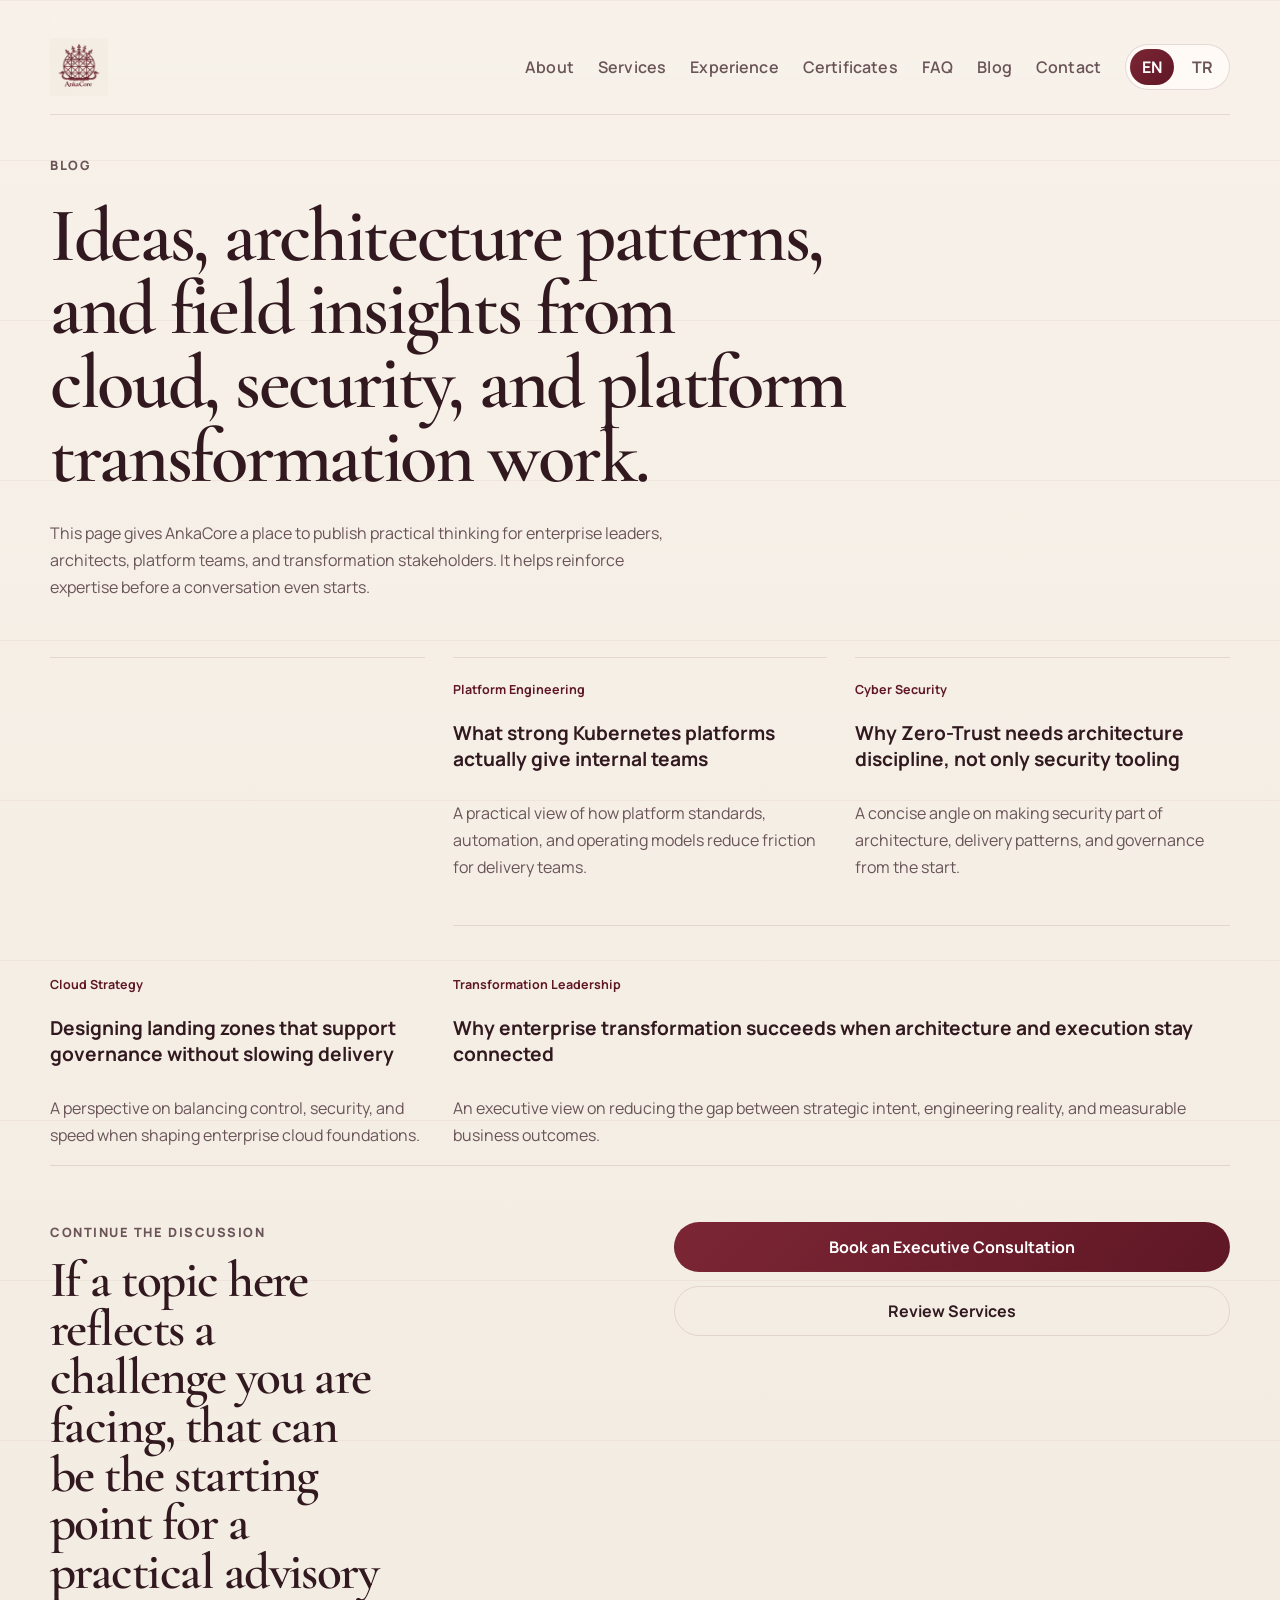
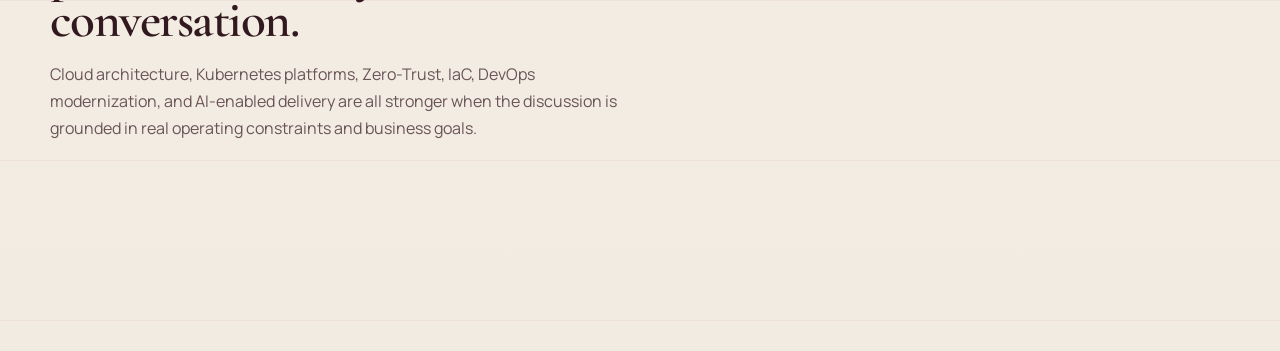
==== blog.html @ f9ff6466 "feat: add blog page and integrate navigation links across the site" ====
<!DOCTYPE html>
<html lang="en">
<head>
  <meta charset="UTF-8">
  <meta name="viewport" content="width=device-width, initial-scale=1.0">
  <title>AnkaCore Blog</title>
  <meta
    name="description"
    content="Insights from AnkaCore on cloud architecture, cyber security, Kubernetes, DevOps, platform engineering, and enterprise transformation."
  >
  <link rel="preconnect" href="https://fonts.googleapis.com">
  <link rel="preconnect" href="https://fonts.gstatic.com" crossorigin>
  <link
    href="https://fonts.googleapis.com/css2?family=Cormorant+Garamond:wght@500;600;700&family=Manrope:wght@400;500;600;700;800&display=swap"
    rel="stylesheet"
  >
  <link rel="stylesheet" href="styles.css">
</head>
<body>
  <div class="site-shell">
    <header class="topbar">
      <a class="brand" href="index.html#home">
        <img class="brand-logo" src="Ankacore-logowithname.png" alt="AnkaCore logo">
      </a>

      <button class="menu-toggle" type="button" aria-expanded="false" aria-label="Toggle navigation">
        <span></span>
        <span></span>
      </button>

      <nav class="nav">
        <a href="index.html#about" data-i18n="navAbout">About</a>
        <a href="services.html" data-i18n="navServices">Services</a>
        <a href="index.html#portfolio" data-i18n="navExperience">Experience</a>
        <a href="certificates.html" data-i18n="navCertificates">Certificates</a>
        <a href="faq.html" data-i18n="navFaq">FAQ</a>
        <a href="blog.html" data-i18n="navBlog">Blog</a>
        <a href="index.html#contact" data-i18n="navContact">Contact</a>
        <div class="lang-switch" aria-label="Language switcher">
          <button class="lang-button is-active" type="button" data-lang="en">EN</button>
          <button class="lang-button" type="button" data-lang="tr">TR</button>
        </div>
      </nav>
    </header>

    <main>
      <section class="blog-page reveal">
        <div class="section-heading blog-page-heading">
          <p class="eyebrow" data-i18n="blogPageEyebrow">Blog</p>
          <h1 class="blog-page-title" data-i18n="blogPageTitle">Ideas, architecture patterns, and field insights from cloud, security, and platform transformation work.</h1>
          <p class="blog-page-text" data-i18n="blogPageText">This page gives AnkaCore a place to publish practical thinking for enterprise leaders, architects, platform teams, and transformation stakeholders. It helps reinforce expertise before a conversation even starts.</p>
        </div>

        <div class="portfolio-grid">
          <article class="portfolio-card tall">
            <span class="tag" data-i18n="blogOneTag">Cloud Strategy</span>
            <h3 data-i18n="blogOneTitle">Designing landing zones that support governance without slowing delivery</h3>
            <p data-i18n="blogOneText">A perspective on balancing control, security, and speed when shaping enterprise cloud foundations.</p>
          </article>
          <article class="portfolio-card">
            <span class="tag" data-i18n="blogTwoTag">Platform Engineering</span>
            <h3 data-i18n="blogTwoTitle">What strong Kubernetes platforms actually give internal teams</h3>
            <p data-i18n="blogTwoText">A practical view of how platform standards, automation, and operating models reduce friction for delivery teams.</p>
          </article>
          <article class="portfolio-card">
            <span class="tag" data-i18n="blogThreeTag">Cyber Security</span>
            <h3 data-i18n="blogThreeTitle">Why Zero-Trust needs architecture discipline, not only security tooling</h3>
            <p data-i18n="blogThreeText">A concise angle on making security part of architecture, delivery patterns, and governance from the start.</p>
          </article>
          <article class="portfolio-card wide">
            <span class="tag" data-i18n="blogFourTag">Transformation Leadership</span>
            <h3 data-i18n="blogFourTitle">Why enterprise transformation succeeds when architecture and execution stay connected</h3>
            <p data-i18n="blogFourText">An executive view on reducing the gap between strategic intent, engineering reality, and measurable business outcomes.</p>
          </article>
        </div>

        <section class="contact reveal">
          <div class="contact-panel">
            <div>
              <p class="eyebrow" data-i18n="blogCtaEyebrow">Continue the Discussion</p>
              <h2 data-i18n="blogCtaTitle">If a topic here reflects a challenge you are facing, that can be the starting point for a practical advisory conversation.</h2>
              <p data-i18n="blogCtaText">Cloud architecture, Kubernetes platforms, Zero-Trust, IaC, DevOps modernization, and AI-enabled delivery are all stronger when the discussion is grounded in real operating constraints and business goals.</p>
            </div>
            <div class="services-page-actions">
              <a class="button primary" href="index.html#contact" data-i18n="blogCtaPrimary">Book an Executive Consultation</a>
              <a class="button secondary" href="services.html" data-i18n="blogCtaSecondary">Review Services</a>
            </div>
          </div>
        </section>
      </section>
    </main>
  </div>

  <script src="script.js"></script>
</body>
</html>
---- styles.css ----
:root {
  --bg: #f4efe6;
  --surface: transparent;
  --surface-strong: #fdf9f2;
  --ink: #31191f;
  --muted: #6a5458;
  --line: rgba(102, 47, 58, 0.12);
  --accent: #7c2635;
  --accent-deep: #5f1725;
  --accent-soft: #efe1e0;
  --shadow: none;
  --radius-lg: 0;
  --radius-md: 0;
  --radius-sm: 0;
}

* {
  box-sizing: border-box;
}

html {
  scroll-behavior: smooth;
}

body {
  margin: 0;
  font-family: "Manrope", sans-serif;
  background:
    linear-gradient(180deg, rgba(124, 38, 53, 0.05) 0, rgba(124, 38, 53, 0.05) 1px, transparent 1px),
    linear-gradient(180deg, #f7f1e9 0%, #f2ebe1 100%);
  background-size: 100% 160px, 100% 100%;
  color: var(--ink);
}

a {
  color: inherit;
  text-decoration: none;
}

button,
input,
textarea {
  font: inherit;
}

.site-shell {
  width: min(1180px, calc(100% - clamp(20px, 4vw, 56px)));
  margin: 0 auto;
  padding-bottom: 80px;
}

.topbar {
  position: sticky;
  top: 16px;
  z-index: 10;
  display: flex;
  align-items: center;
  justify-content: space-between;
  gap: 24px;
  margin-top: 0;
  padding: 22px 0 18px;
  background: linear-gradient(180deg, rgba(247, 241, 233, 0.95), rgba(247, 241, 233, 0.82));
  border-bottom: 1px solid var(--line);
  backdrop-filter: blur(8px);
}

.brand {
  display: inline-flex;
  align-items: center;
}

.brand-logo {
  display: block;
  width: auto;
  height: 58px;
}

.nav {
  display: flex;
  align-items: center;
  gap: 24px;
}

.lang-switch {
  display: inline-flex;
  align-items: center;
  gap: 6px;
  padding: 4px;
  border: 1px solid rgba(102, 47, 58, 0.16);
  border-radius: 999px;
  background: rgba(255, 251, 247, 0.92);
}

.lang-button {
  min-width: 42px;
  height: 36px;
  padding: 0 12px;
  border: 0;
  border-radius: 999px;
  background: transparent;
  color: var(--muted);
  font-weight: 700;
  cursor: pointer;
}

.lang-button.is-active {
  background: linear-gradient(135deg, var(--accent), var(--accent-deep));
  color: #fff;
}

.nav a {
  color: var(--muted);
  font-weight: 600;
  letter-spacing: 0.01em;
}

.menu-toggle {
  display: none;
  flex-direction: column;
  gap: 5px;
  padding: 0;
  border: 0;
  background: transparent;
}

.menu-toggle span {
  display: block;
  width: 24px;
  height: 2px;
  background: var(--ink);
  border-radius: 999px;
}

section {
  margin-top: 0;
  padding: 56px 0;
  border-top: 1px solid var(--line);
}

.hero,
.about,
.services,
.portfolio,
.process,
.contact {
  background: var(--surface);
}

.hero {
  display: grid;
  grid-template-columns: minmax(0, 0.96fr) minmax(360px, 1.04fr);
  gap: clamp(32px, 5vw, 72px);
  min-height: 76vh;
  align-items: start;
  border-top: 0;
  padding-top: 48px;
}

.hero-copy {
  max-width: 38rem;
}

.eyebrow {
  margin: 0 0 12px;
  color: var(--accent-deep);
  font-weight: 800;
  text-transform: uppercase;
  letter-spacing: 0.12em;
  font-size: 0.8rem;
}

.hero h1,
.section-heading h2,
.contact-panel h2 {
  margin: 0;
  font-family: "Cormorant Garamond", serif;
  font-weight: 600;
  line-height: 0.95;
  letter-spacing: -0.03em;
}

.hero h1 {
  font-size: clamp(2.8rem, 5.8vw, 5rem);
  max-width: 12ch;
  text-wrap: balance;
}

.hero-text,
.section-heading p,
.about-card p,
.service-card p,
.portfolio-card p,
.process-list p,
.contact-panel p {
  color: var(--muted);
  line-height: 1.7;
}

.hero-text {
  max-width: 62ch;
  margin: 20px 0 0;
  font-size: clamp(1rem, 1.5vw, 1.08rem);
}

.hero-actions {
  display: flex;
  flex-wrap: wrap;
  gap: 14px;
  margin-top: 28px;
}

.button {
  display: inline-flex;
  align-items: center;
  justify-content: center;
  min-height: 50px;
  padding: 0 22px;
  border-radius: 999px;
  border: 1px solid transparent;
  font-weight: 700;
  cursor: pointer;
  transition: transform 0.2s ease, background 0.2s ease, border-color 0.2s ease;
}

.button:hover {
  transform: translateY(-2px);
}

.button.primary {
  background: linear-gradient(135deg, var(--accent), var(--accent-deep));
  color: #fff;
}

.button.secondary {
  border-color: var(--line);
  background: transparent;
}

.metrics {
  display: grid;
  grid-template-columns: repeat(3, minmax(120px, 1fr));
  gap: 14px;
  padding: 0;
  margin: 30px 0 0;
  list-style: none;
}

.metrics li,
.profile-grid article,
.about-card,
.service-card,
.portfolio-card,
.process-list article {
  border: 0;
  background: transparent;
  border-radius: 0;
}

.metrics li {
  padding: 18px 0 0;
  border-top: 1px solid var(--line);
}

.metrics strong {
  display: block;
  font-family: "Cormorant Garamond", serif;
  font-size: 2rem;
}

.metrics span {
  color: var(--muted);
}

.hero-card {
  position: relative;
  overflow: hidden;
  align-self: start;
  padding: 12px 0 0 clamp(20px, 3vw, 36px);
  border-left: 1px solid var(--line);
  color: var(--ink);
  min-height: auto;
}

.card-glow {
  display: none;
}

.hero-logo-wrap {
  position: relative;
  z-index: 1;
  display: flex;
  justify-content: flex-start;
  min-height: auto;
  margin-bottom: 24px;
}

.hero-logo {
  width: min(100%, 220px);
  height: auto;
  opacity: 0.96;
  filter: none;
}

.profile-panel,
.profile-grid article {
  position: relative;
  z-index: 1;
}

.profile-panel {
  padding: 0 0 18px;
  border-bottom: 1px solid var(--line);
  background: transparent;
}

.profile-panel p,
.profile-grid span {
  margin: 0;
  text-transform: uppercase;
  letter-spacing: 0.08em;
  font-size: 0.78rem;
  color: var(--muted);
}

.profile-panel h2 {
  margin: 10px 0 6px;
  font-family: "Cormorant Garamond", serif;
  font-size: 2.35rem;
}

.profile-grid {
  display: grid;
  grid-template-columns: repeat(2, minmax(180px, 1fr));
  gap: 22px;
  margin-top: 20px;
}

.profile-grid article {
  padding: 0;
}

.profile-grid strong {
  display: block;
  margin-top: 10px;
  font-size: 1.1rem;
}

.trusted {
  padding: 26px 0;
  text-align: left;
  color: var(--muted);
}

.section-heading {
  display: grid;
  gap: 10px;
  margin-bottom: 24px;
}

.section-actions {
  margin-top: 28px;
}

.section-heading h2,
.contact-panel h2 {
  font-size: clamp(2rem, 4vw, 3.6rem);
  max-width: 14ch;
  text-wrap: balance;
}

.about-layout {
  display: grid;
  grid-template-columns: repeat(3, minmax(220px, 1fr));
  gap: 36px;
}

.about-card,
.service-card,
.portfolio-card,
.process-list article {
  padding: 0;
}

.about-card h3,
.service-card h3,
.portfolio-card h3,
.process-list h3 {
  margin-top: 0;
  margin-bottom: 12px;
  font-size: 1.2rem;
}

.about-card.accent {
  background: transparent;
}

.service-grid,
.portfolio-grid,
.process-list,
.cert-icon-grid {
  display: grid;
  gap: 28px;
}

.service-grid {
  grid-template-columns: repeat(auto-fit, minmax(220px, 1fr));
}

.portfolio-grid {
  grid-template-columns: repeat(3, minmax(220px, 1fr));
}

.portfolio-card {
  min-height: 240px;
  display: flex;
  flex-direction: column;
  justify-content: flex-end;
  border-top: 1px solid var(--line);
  padding-top: 18px;
}

.portfolio-card.tall {
  grid-row: span 2;
  min-height: 100%;
}

.portfolio-card.wide {
  grid-column: span 2;
}

.cert-page {
  border-top: 0;
  min-height: calc(100vh - 110px);
}

.faq-page,
.blog-page,
.services-page {
  border-top: 0;
  min-height: calc(100vh - 110px);
}

.cert-page-heading {
  max-width: 760px;
  margin-bottom: 36px;
}

.faq-page-heading,
.blog-page-heading,
.services-page-heading {
  max-width: 900px;
  margin-bottom: 40px;
}

.cert-page-title {
  margin: 0;
  font-family: "Cormorant Garamond", serif;
  font-weight: 600;
  font-size: clamp(2.8rem, 6vw, 5rem);
  line-height: 0.96;
  letter-spacing: -0.03em;
  text-wrap: balance;
}

.faq-page-title,
.blog-page-title,
.services-page-title {
  margin: 0;
  font-family: "Cormorant Garamond", serif;
  font-weight: 600;
  font-size: clamp(2.8rem, 6vw, 5rem);
  line-height: 0.96;
  letter-spacing: -0.03em;
  text-wrap: balance;
}

.cert-page-text {
  max-width: 62ch;
  color: var(--muted);
  line-height: 1.7;
}

.faq-page-text,
.blog-page-text,
.services-page-text {
  max-width: 64ch;
  color: var(--muted);
  line-height: 1.7;
}

.faq-list {
  display: grid;
  gap: 18px;
  margin-top: 30px;
}

.faq-item {
  padding-top: 18px;
  border-top: 1px solid var(--line);
}

.faq-item summary {
  list-style: none;
  cursor: pointer;
  font-size: 1.1rem;
  font-weight: 700;
  line-height: 1.45;
  color: var(--ink);
}

.faq-item summary::-webkit-details-marker {
  display: none;
}

.faq-item p {
  max-width: 72ch;
  margin: 14px 0 0;
  color: var(--muted);
  line-height: 1.75;
}

.services-feature {
  display: grid;
  grid-template-columns: minmax(0, 1.1fr) minmax(280px, 0.9fr);
  gap: 32px;
  padding: 28px 0 34px;
  border-top: 1px solid var(--line);
}

.services-feature-copy h2 {
  margin: 0;
  font-family: "Cormorant Garamond", serif;
  font-size: clamp(2rem, 3.8vw, 3.4rem);
  line-height: 0.98;
  max-width: 14ch;
  text-wrap: balance;
}

.services-feature-copy p:last-child {
  margin-bottom: 0;
}

.services-feature-points {
  display: grid;
  gap: 20px;
  align-content: start;
}

.services-feature-points article,
.service-detail-card,
.deliverables-grid article {
  padding-top: 18px;
  border-top: 1px solid var(--line);
}

.services-feature-points span,
.service-detail-kicker {
  display: block;
  color: var(--accent-deep);
  font-size: 0.8rem;
  font-weight: 800;
  letter-spacing: 0.08em;
  text-transform: uppercase;
}

.services-feature-points strong {
  display: block;
  margin-top: 10px;
  font-size: 1.05rem;
  line-height: 1.5;
}

.service-detail-grid,
.deliverables-grid {
  display: grid;
  gap: 28px;
}

.service-detail-grid {
  grid-template-columns: repeat(2, minmax(260px, 1fr));
  margin-top: 36px;
}

.service-detail-card h2 {
  margin: 10px 0 12px;
  font-size: 1.4rem;
}

.service-detail-card p {
  color: var(--muted);
  line-height: 1.7;
}

.service-detail-list {
  margin: 18px 0 0;
  padding-left: 18px;
  color: var(--muted);
  line-height: 1.75;
}

.deliverables,
.engagement-options {
  padding-left: 0;
  padding-right: 0;
}

.deliverables-grid {
  grid-template-columns: repeat(auto-fit, minmax(220px, 1fr));
}

.deliverables-grid article h3 {
  margin: 0 0 12px;
  font-size: 1.15rem;
}

.services-page-actions {
  display: grid;
  gap: 14px;
}

.cert-icon-grid {
  grid-template-columns: repeat(auto-fit, minmax(240px, 1fr));
}

.cert-image-card {
  display: grid;
  gap: 16px;
  align-content: start;
  padding-top: 20px;
  border-top: 1px solid var(--line);
}

.cert-image-card h3 {
  margin: 0;
  font-size: 1rem;
  line-height: 1.45;
  max-width: 24ch;
}

.cert-badge {
  display: block;
  width: 88px;
  height: 88px;
  object-fit: contain;
}

.cert-badge--linux {
  width: 110px;
  height: 110px;
}

.tag {
  display: inline-flex;
  width: fit-content;
  padding: 0 0 8px;
  margin-bottom: 14px;
  border-radius: 0;
  background: transparent;
  border: 0;
  font-size: 0.78rem;
  font-weight: 700;
  color: var(--accent-deep);
}

.process-list {
  grid-template-columns: repeat(3, minmax(220px, 1fr));
}

.process-list strong {
  color: var(--accent-deep);
  font-size: 0.85rem;
  letter-spacing: 0.08em;
}

.contact-panel {
  display: grid;
  grid-template-columns: minmax(0, 1fr) minmax(300px, 0.95fr);
  gap: clamp(22px, 3vw, 40px);
  align-items: start;
}

.contact-form {
  display: grid;
  gap: 14px;
  padding: 0;
  border: 0;
  background: transparent;
}

.contact-form label {
  display: grid;
  gap: 8px;
}

.contact-form span {
  font-size: 0.95rem;
  font-weight: 700;
}

.contact-form input,
.contact-form textarea {
  width: 100%;
  padding: 14px 0;
  border: 0;
  border-bottom: 1px solid rgba(102, 47, 58, 0.2);
  border-radius: 0;
  background: transparent;
  color: var(--ink);
}

.contact-form textarea {
  resize: vertical;
}

.reveal {
  opacity: 0;
  transform: translateY(22px);
  transition: opacity 0.7s ease, transform 0.7s ease;
}

.reveal.is-visible {
  opacity: 1;
  transform: translateY(0);
}

@media (max-width: 1024px) {
  .topbar {
    gap: 18px;
  }

  .hero,
  .contact-panel,
  .process-list,
  .about-layout,
  .services-feature,
  .service-detail-grid {
    grid-template-columns: 1fr;
  }

  .portfolio-grid {
    grid-template-columns: 1fr 1fr;
  }

  .hero {
    min-height: auto;
    padding-top: 36px;
  }

  .hero-copy {
    max-width: 100%;
  }

  .hero-card {
    padding-left: 0;
    border-left: 0;
    border-top: 1px solid var(--line);
    padding-top: 26px;
  }

  .portfolio-card.tall,
  .portfolio-card.wide {
    grid-column: auto;
    grid-row: auto;
    min-height: 260px;
  }
}

@media (max-width: 760px) {
  .site-shell {
    width: min(100% - 18px, 100%);
  }

  .topbar {
    position: static;
    flex-wrap: wrap;
    padding-top: 18px;
  }

  .brand-logo {
    height: 48px;
  }

  .menu-toggle {
    display: flex;
  }

  .nav {
    display: none;
    width: 100%;
    flex-direction: column;
    align-items: flex-start;
    gap: 14px;
    padding-top: 6px;
  }

  .lang-switch {
    margin-top: 4px;
  }

  .nav.is-open {
    display: flex;
  }

  .hero,
  .about,
  .services,
  .portfolio,
  .process,
  .contact {
    padding: 40px 0;
  }

  .hero h1 {
    max-width: 100%;
  }

  .metrics,
  .profile-grid,
  .portfolio-grid {
    grid-template-columns: 1fr;
  }

  .section-heading h2,
  .contact-panel h2 {
    max-width: 100%;
  }

  .hero-actions {
    flex-direction: column;
    align-items: stretch;
  }

  .button {
    width: 100%;
  }
}

@media (max-width: 520px) {
  .brand-logo {
    height: 42px;
  }

  .hero {
    padding-top: 28px;
  }

  .hero h1 {
    font-size: clamp(2.2rem, 12vw, 3.2rem);
  }

  .metrics strong,
  .profile-panel h2 {
    font-size: 1.9rem;
  }

  .contact-form input,
  .contact-form textarea {
    font-size: 16px;
  }
}
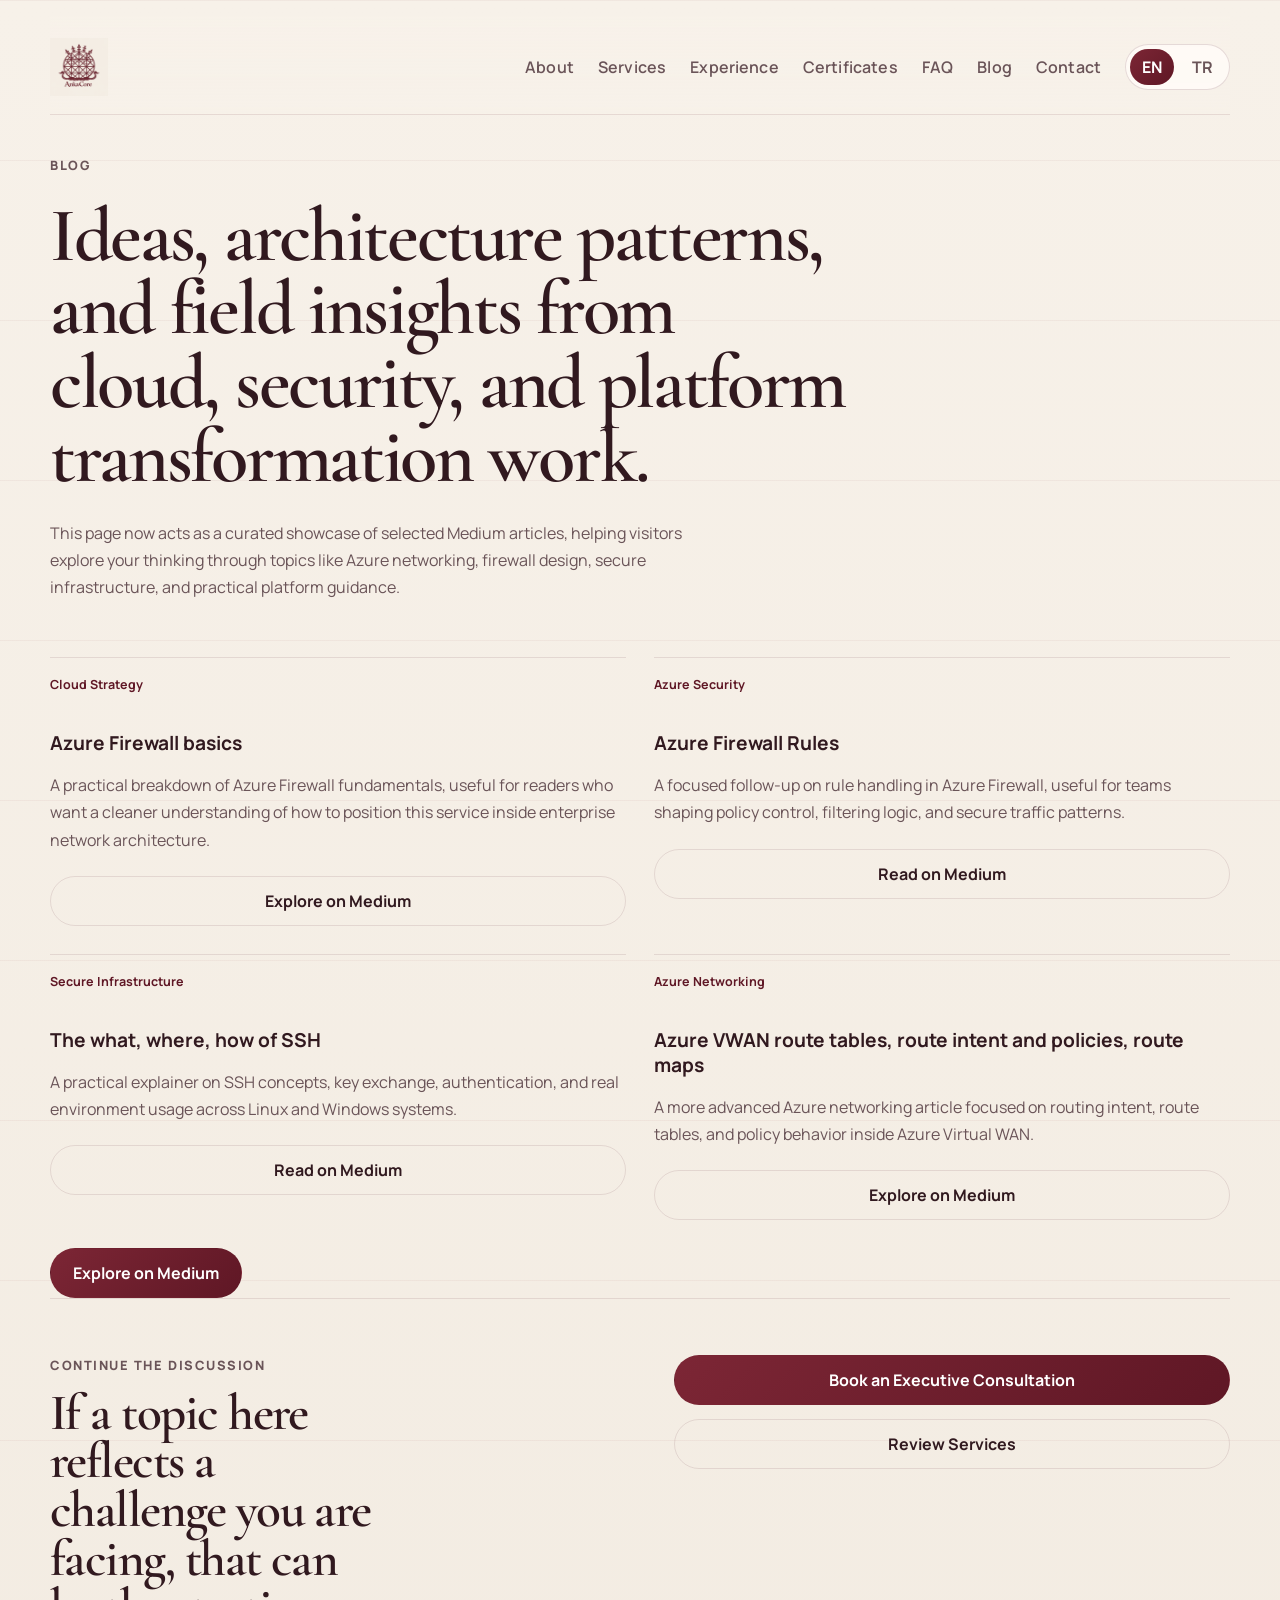
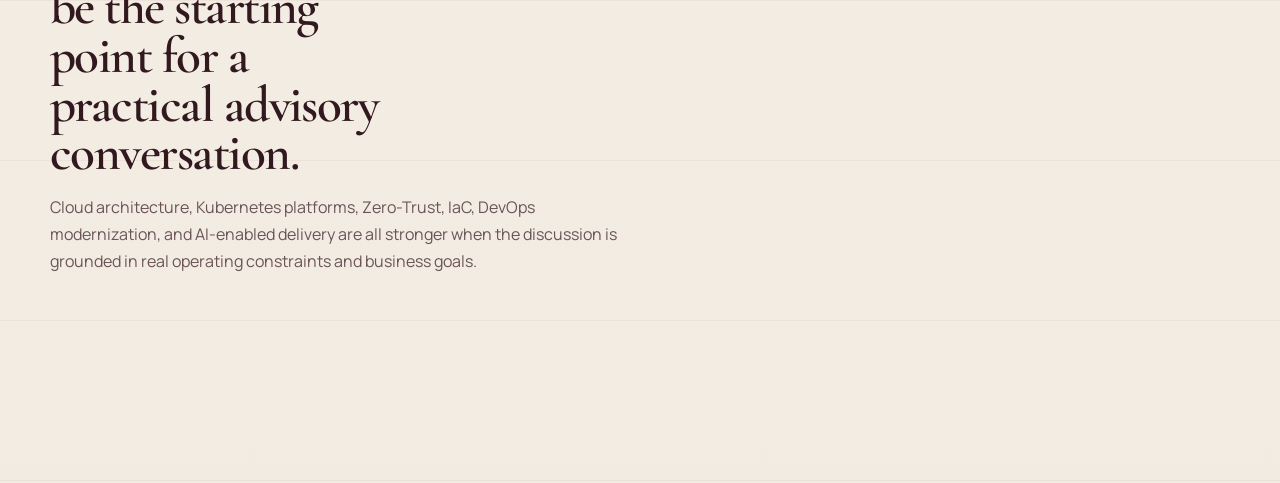
==== commit 359637a9: "feat: update blog page with curated Medium articles and enhanced styling" ====
--- a/blog.html
+++ b/blog.html
@@ -48,30 +48,38 @@
         <div class="section-heading blog-page-heading">
           <p class="eyebrow" data-i18n="blogPageEyebrow">Blog</p>
           <h1 class="blog-page-title" data-i18n="blogPageTitle">Ideas, architecture patterns, and field insights from cloud, security, and platform transformation work.</h1>
-          <p class="blog-page-text" data-i18n="blogPageText">This page gives AnkaCore a place to publish practical thinking for enterprise leaders, architects, platform teams, and transformation stakeholders. It helps reinforce expertise before a conversation even starts.</p>
+          <p class="blog-page-text" data-i18n="blogPageText">This page now acts as a curated showcase of selected Medium articles, helping visitors explore your thinking through topics like Azure networking, firewall design, secure infrastructure, and practical platform guidance.</p>
         </div>
 
-        <div class="portfolio-grid">
-          <article class="portfolio-card tall">
+        <div class="blog-grid">
+          <article class="blog-card">
             <span class="tag" data-i18n="blogOneTag">Cloud Strategy</span>
             <h3 data-i18n="blogOneTitle">Designing landing zones that support governance without slowing delivery</h3>
-            <p data-i18n="blogOneText">A perspective on balancing control, security, and speed when shaping enterprise cloud foundations.</p>
+            <p data-i18n="blogOneText">A practical breakdown of Azure Firewall fundamentals, useful for readers who want a cleaner understanding of how to position this service inside enterprise network architecture.</p>
+            <a class="button secondary" href="https://medium.com/@gultekin.butun" target="_blank" rel="noreferrer" data-i18n="blogProfileCta">Explore on Medium</a>
           </article>
-          <article class="portfolio-card">
-            <span class="tag" data-i18n="blogTwoTag">Platform Engineering</span>
-            <h3 data-i18n="blogTwoTitle">What strong Kubernetes platforms actually give internal teams</h3>
-            <p data-i18n="blogTwoText">A practical view of how platform standards, automation, and operating models reduce friction for delivery teams.</p>
+          <article class="blog-card">
+            <span class="tag" data-i18n="blogTwoTag">Azure Security</span>
+            <h3 data-i18n="blogTwoTitle">Azure Firewall Rules</h3>
+            <p data-i18n="blogTwoText">A focused follow-up on rule handling in Azure Firewall, useful for teams shaping policy control, filtering logic, and secure traffic patterns.</p>
+            <a class="button secondary" href="https://medium.com/@gultekin.butun/azure-firewall-rules-1fd6f5e8f1b0" target="_blank" rel="noreferrer" data-i18n="blogReadCta">Read on Medium</a>
           </article>
-          <article class="portfolio-card">
-            <span class="tag" data-i18n="blogThreeTag">Cyber Security</span>
-            <h3 data-i18n="blogThreeTitle">Why Zero-Trust needs architecture discipline, not only security tooling</h3>
-            <p data-i18n="blogThreeText">A concise angle on making security part of architecture, delivery patterns, and governance from the start.</p>
+          <article class="blog-card">
+            <span class="tag" data-i18n="blogThreeTag">Secure Infrastructure</span>
+            <h3 data-i18n="blogThreeTitle">The what, where, how of SSH</h3>
+            <p data-i18n="blogThreeText">A practical explainer on SSH concepts, key exchange, authentication, and real environment usage across Linux and Windows systems.</p>
+            <a class="button secondary" href="https://medium.com/@gultekin.butun/the-what-where-how-of-ssh-a2a9b9d0156c" target="_blank" rel="noreferrer" data-i18n="blogReadCta">Read on Medium</a>
           </article>
-          <article class="portfolio-card wide">
-            <span class="tag" data-i18n="blogFourTag">Transformation Leadership</span>
-            <h3 data-i18n="blogFourTitle">Why enterprise transformation succeeds when architecture and execution stay connected</h3>
-            <p data-i18n="blogFourText">An executive view on reducing the gap between strategic intent, engineering reality, and measurable business outcomes.</p>
+          <article class="blog-card">
+            <span class="tag" data-i18n="blogFourTag">Azure Networking</span>
+            <h3 data-i18n="blogFourTitle">Azure VWAN route tables, route intent and policies, route maps</h3>
+            <p data-i18n="blogFourText">A more advanced Azure networking article focused on routing intent, route tables, and policy behavior inside Azure Virtual WAN.</p>
+            <a class="button secondary" href="https://medium.com/@gultekin.butun" target="_blank" rel="noreferrer" data-i18n="blogProfileCta">Explore on Medium</a>
           </article>
+        </div>
+
+        <div class="section-actions">
+          <a class="button primary" href="https://medium.com/@gultekin.butun" target="_blank" rel="noreferrer" data-i18n="blogProfileCta">Explore on Medium</a>
         </div>
 
         <section class="contact reveal">
--- a/styles.css
+++ b/styles.css
@@ -494,6 +494,37 @@
   margin-top: 30px;
 }
 
+.blog-grid {
+  display: grid;
+  grid-template-columns: repeat(2, minmax(280px, 1fr));
+  gap: 28px;
+  margin-top: 30px;
+}
+
+.blog-card {
+  display: grid;
+  align-content: start;
+  gap: 16px;
+  padding-top: 18px;
+  border-top: 1px solid var(--line);
+}
+
+.blog-card h3 {
+  margin: 0;
+  font-size: 1.2rem;
+  line-height: 1.3;
+}
+
+.blog-card p {
+  margin: 0;
+  color: var(--muted);
+  line-height: 1.7;
+}
+
+.blog-card .button {
+  margin-top: 6px;
+}
+
 .faq-item {
   padding-top: 18px;
   border-top: 1px solid var(--line);
@@ -733,7 +764,8 @@
   .process-list,
   .about-layout,
   .services-feature,
-  .service-detail-grid {
+  .service-detail-grid,
+  .blog-grid {
     grid-template-columns: 1fr;
   }
 
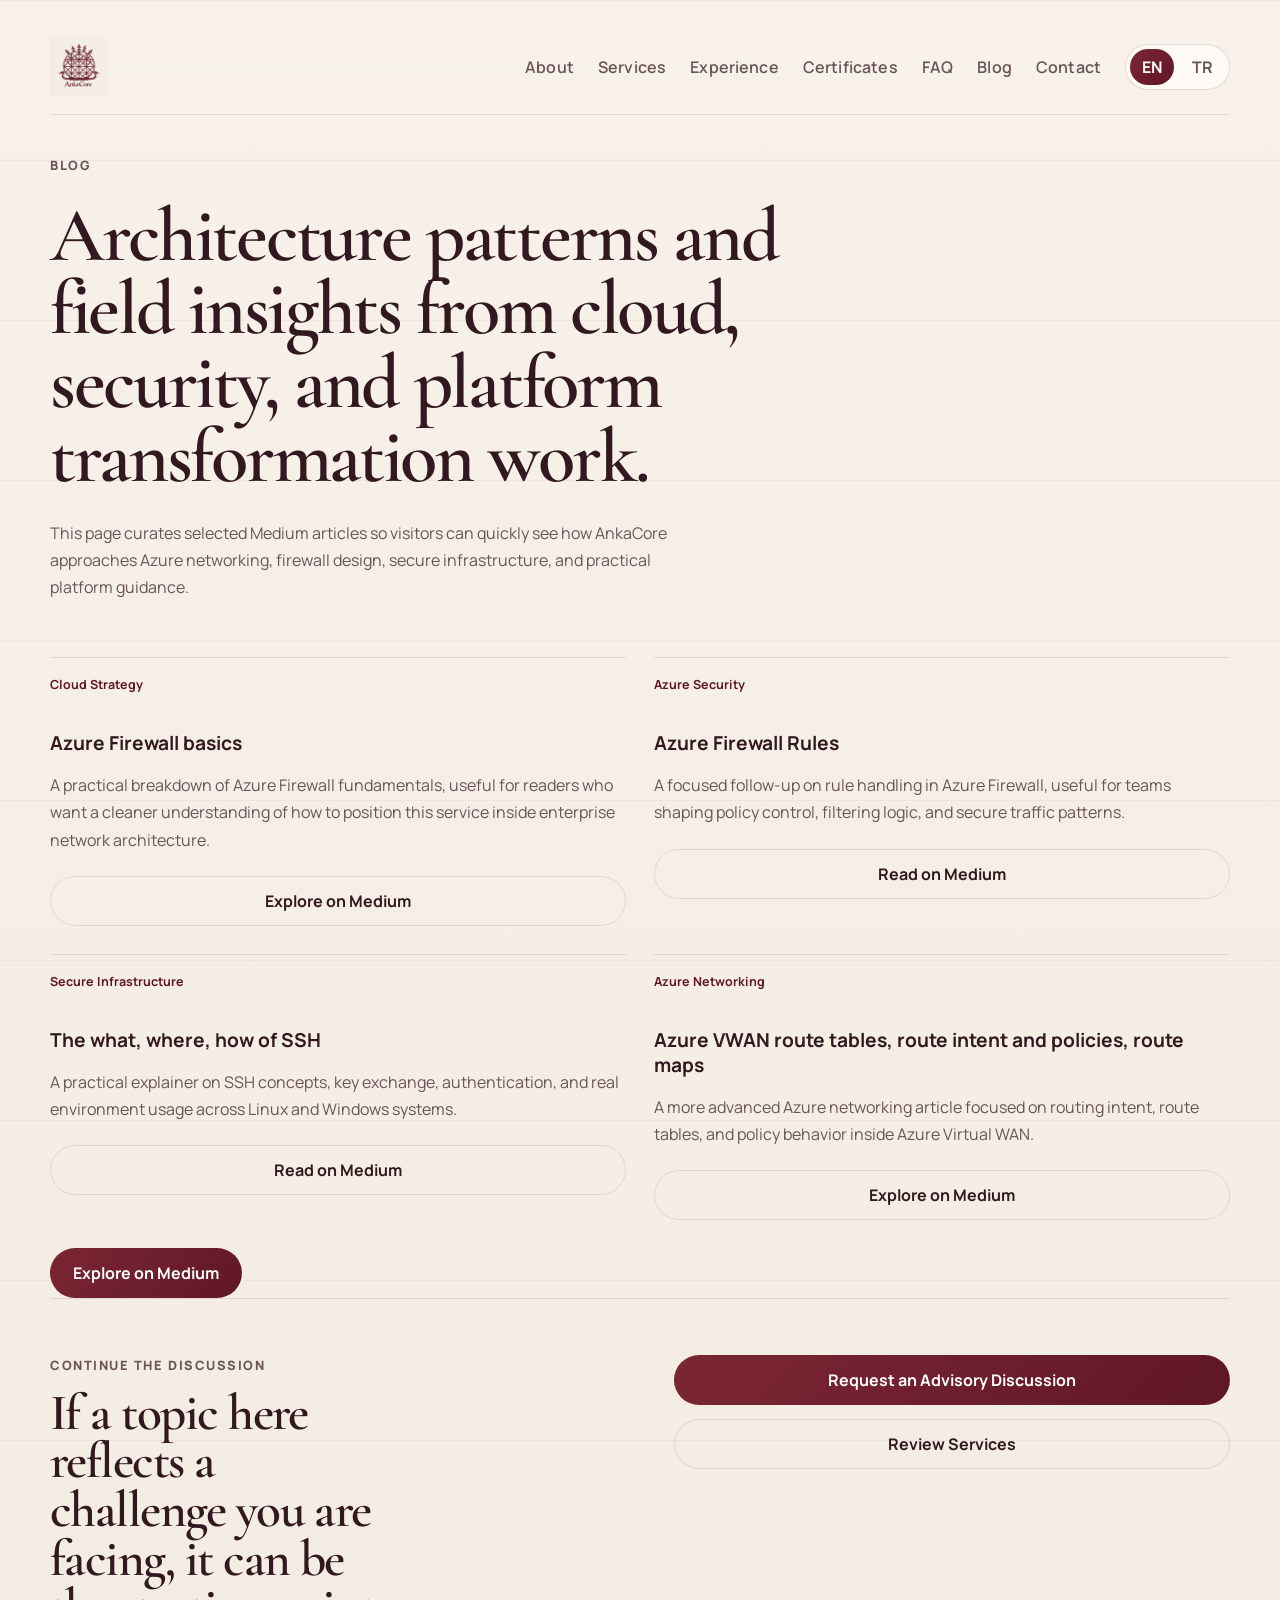
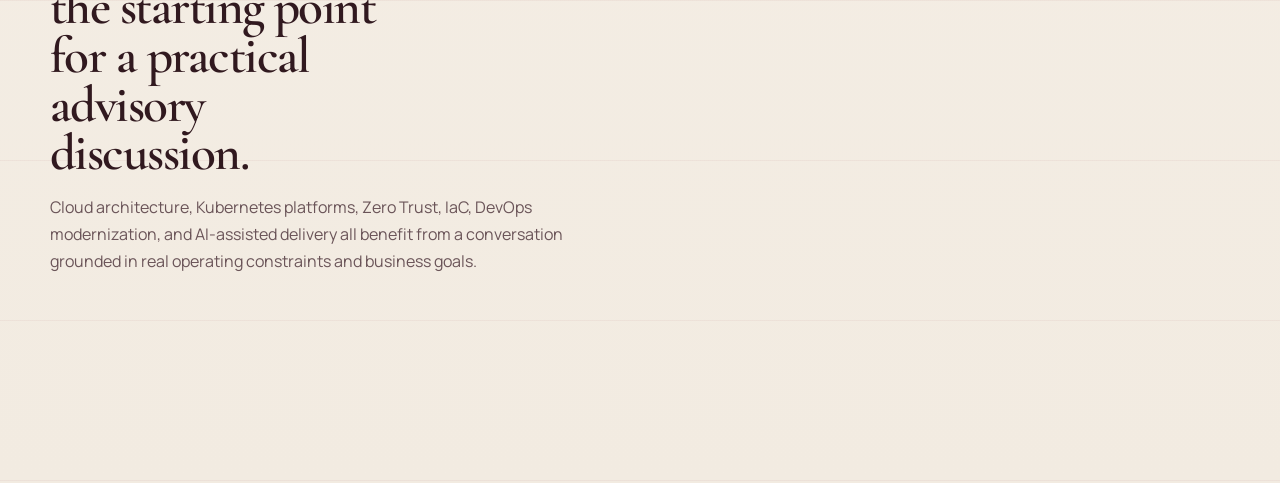
==== commit 48115951: "Update services page title and descriptions for clarity and focus on advisory services" ====
--- a/blog.html
+++ b/blog.html
@@ -3,10 +3,10 @@
 <head>
   <meta charset="UTF-8">
   <meta name="viewport" content="width=device-width, initial-scale=1.0">
-  <title>AnkaCore Blog</title>
+  <title>AnkaCore Blog | Cloud, Security, and Platform Insights</title>
   <meta
     name="description"
-    content="Insights from AnkaCore on cloud architecture, cyber security, Kubernetes, DevOps, platform engineering, and enterprise transformation."
+    content="Selected AnkaCore insights on Azure, security, networking, Kubernetes, and platform transformation."
   >
   <link rel="preconnect" href="https://fonts.googleapis.com">
   <link rel="preconnect" href="https://fonts.gstatic.com" crossorigin>
@@ -90,7 +90,7 @@
               <p data-i18n="blogCtaText">Cloud architecture, Kubernetes platforms, Zero-Trust, IaC, DevOps modernization, and AI-enabled delivery are all stronger when the discussion is grounded in real operating constraints and business goals.</p>
             </div>
             <div class="services-page-actions">
-              <a class="button primary" href="index.html#contact" data-i18n="blogCtaPrimary">Book an Executive Consultation</a>
+              <a class="button primary" href="index.html#contact" data-i18n="blogCtaPrimary">Request an Advisory Discussion</a>
               <a class="button secondary" href="services.html" data-i18n="blogCtaSecondary">Review Services</a>
             </div>
           </div>
